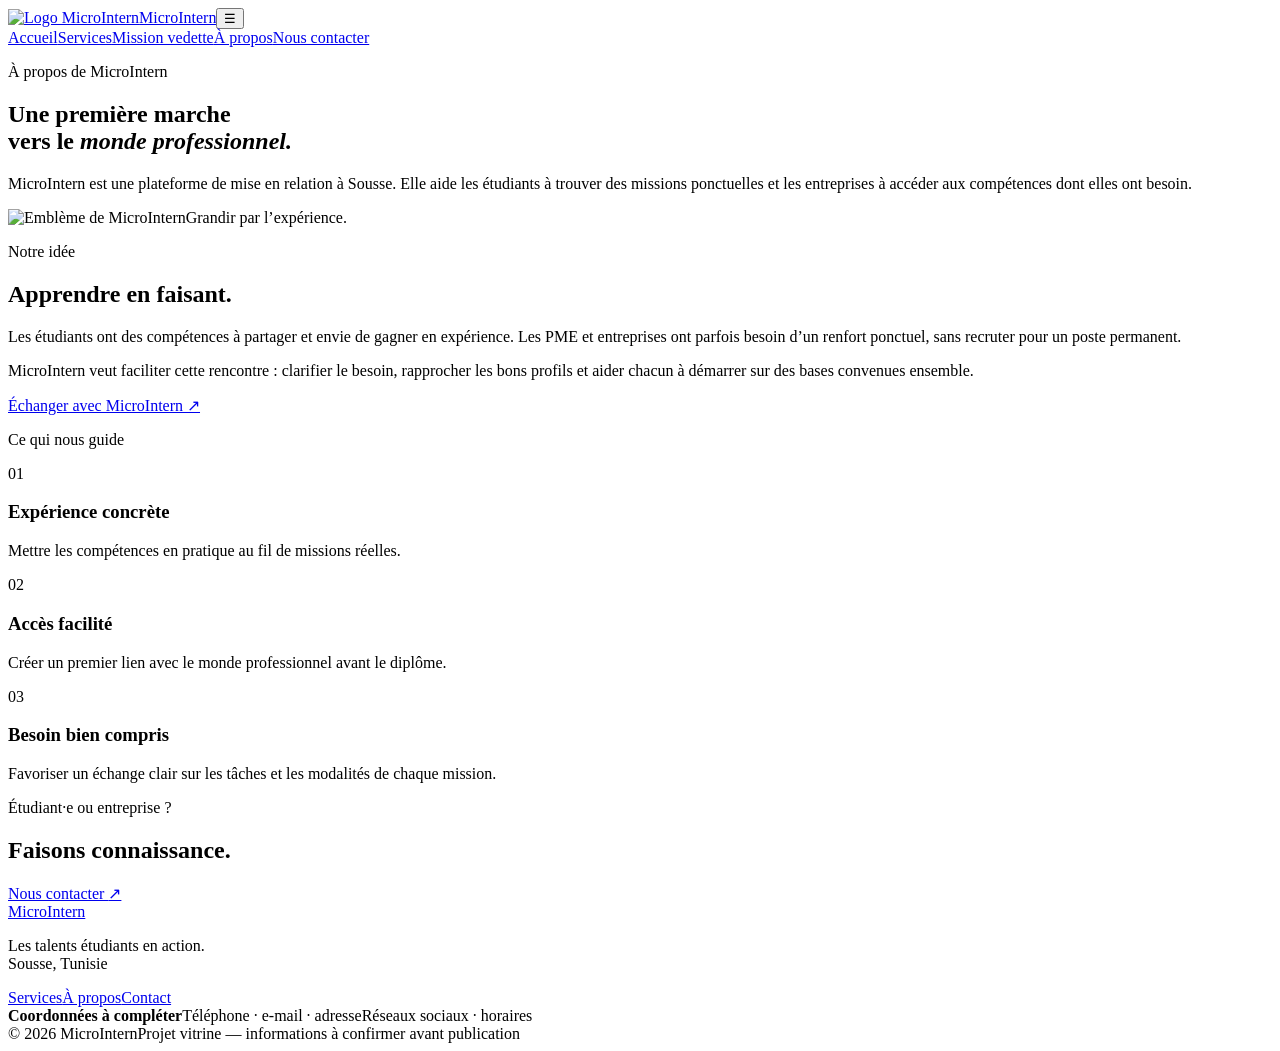
==== apropos.html @ 4d9db1ac "Add files via upload" ====
<!doctype html><html lang="fr"><head><meta charset="utf-8"><meta name="viewport" content="width=device-width,initial-scale=1"><meta name="description" content="Découvrez MicroIntern, une plateforme de mise en relation entre étudiants et entreprises à Sousse."><title>À propos — MicroIntern</title><link rel="icon" href="images/logo.jpg"><link rel="stylesheet" href="css/style.css"><script src="js/main.js" defer></script></head><body>
<header class="site-header"><a class="brand" href="index.html"><img src="images/logo.jpg" alt="Logo MicroIntern"><span>MicroIntern</span></a><button class="menu-toggle" aria-expanded="false" aria-controls="main-nav" aria-label="Ouvrir le menu">☰</button><nav id="main-nav" class="main-nav"><a href="index.html">Accueil</a><a href="services.html">Services</a><a href="mission.html">Mission vedette</a><a class="active" href="apropos.html">À propos</a><a class="nav-cta" href="contact.html">Nous contacter</a></nav></header>
<main><section class="page-hero wrap"><p class="eyebrow">À propos de MicroIntern</p><h1>Une première marche<br>vers le <em>monde professionnel.</em></h1><p class="lead">MicroIntern est une plateforme de mise en relation à Sousse. Elle aide les étudiants à trouver des missions ponctuelles et les entreprises à accéder aux compétences dont elles ont besoin.</p></section><section class="about-story wrap"><div class="about-emblem"><img src="images/logo.jpg" alt="Emblème de MicroIntern"><span>Grandir par l’expérience.</span></div><div><p class="eyebrow">Notre idée</p><h2>Apprendre en faisant.</h2><p>Les étudiants ont des compétences à partager et envie de gagner en expérience. Les PME et entreprises ont parfois besoin d’un renfort ponctuel, sans recruter pour un poste permanent.</p><p>MicroIntern veut faciliter cette rencontre : clarifier le besoin, rapprocher les bons profils et aider chacun à démarrer sur des bases convenues ensemble.</p><a class="text-link" href="contact.html">Échanger avec MicroIntern ↗</a></div></section><section class="values-section"><div class="wrap"><p class="eyebrow">Ce qui nous guide</p><div class="value-grid"><article><span>01</span><h3>Expérience concrète</h3><p>Mettre les compétences en pratique au fil de missions réelles.</p></article><article><span>02</span><h3>Accès facilité</h3><p>Créer un premier lien avec le monde professionnel avant le diplôme.</p></article><article><span>03</span><h3>Besoin bien compris</h3><p>Favoriser un échange clair sur les tâches et les modalités de chaque mission.</p></article></div></div></section><section class="section wrap cta-inline"><div><p class="eyebrow">Étudiant·e ou entreprise ?</p><h2>Faisons connaissance.</h2></div><a class="button" href="contact.html">Nous contacter <span>↗</span></a></section></main>
<footer class="site-footer"><div class="wrap footer-top"><a class="brand" href="index.html"><img src="images/logo.jpg" alt=""><span>MicroIntern</span></a><p>Les talents étudiants en action.<br><span>Sousse, Tunisie</span></p><div class="footer-links"><a href="services.html">Services</a><a href="apropos.html">À propos</a><a href="contact.html">Contact</a></div><div class="footer-contact"><strong>Coordonnées à compléter</strong><span>Téléphone · e-mail · adresse</span><span>Réseaux sociaux · horaires</span></div></div><div class="wrap footer-bottom"><span>© <span data-year>2026</span> MicroIntern</span><span>Projet vitrine — informations à confirmer avant publication</span></div></footer></body></html>
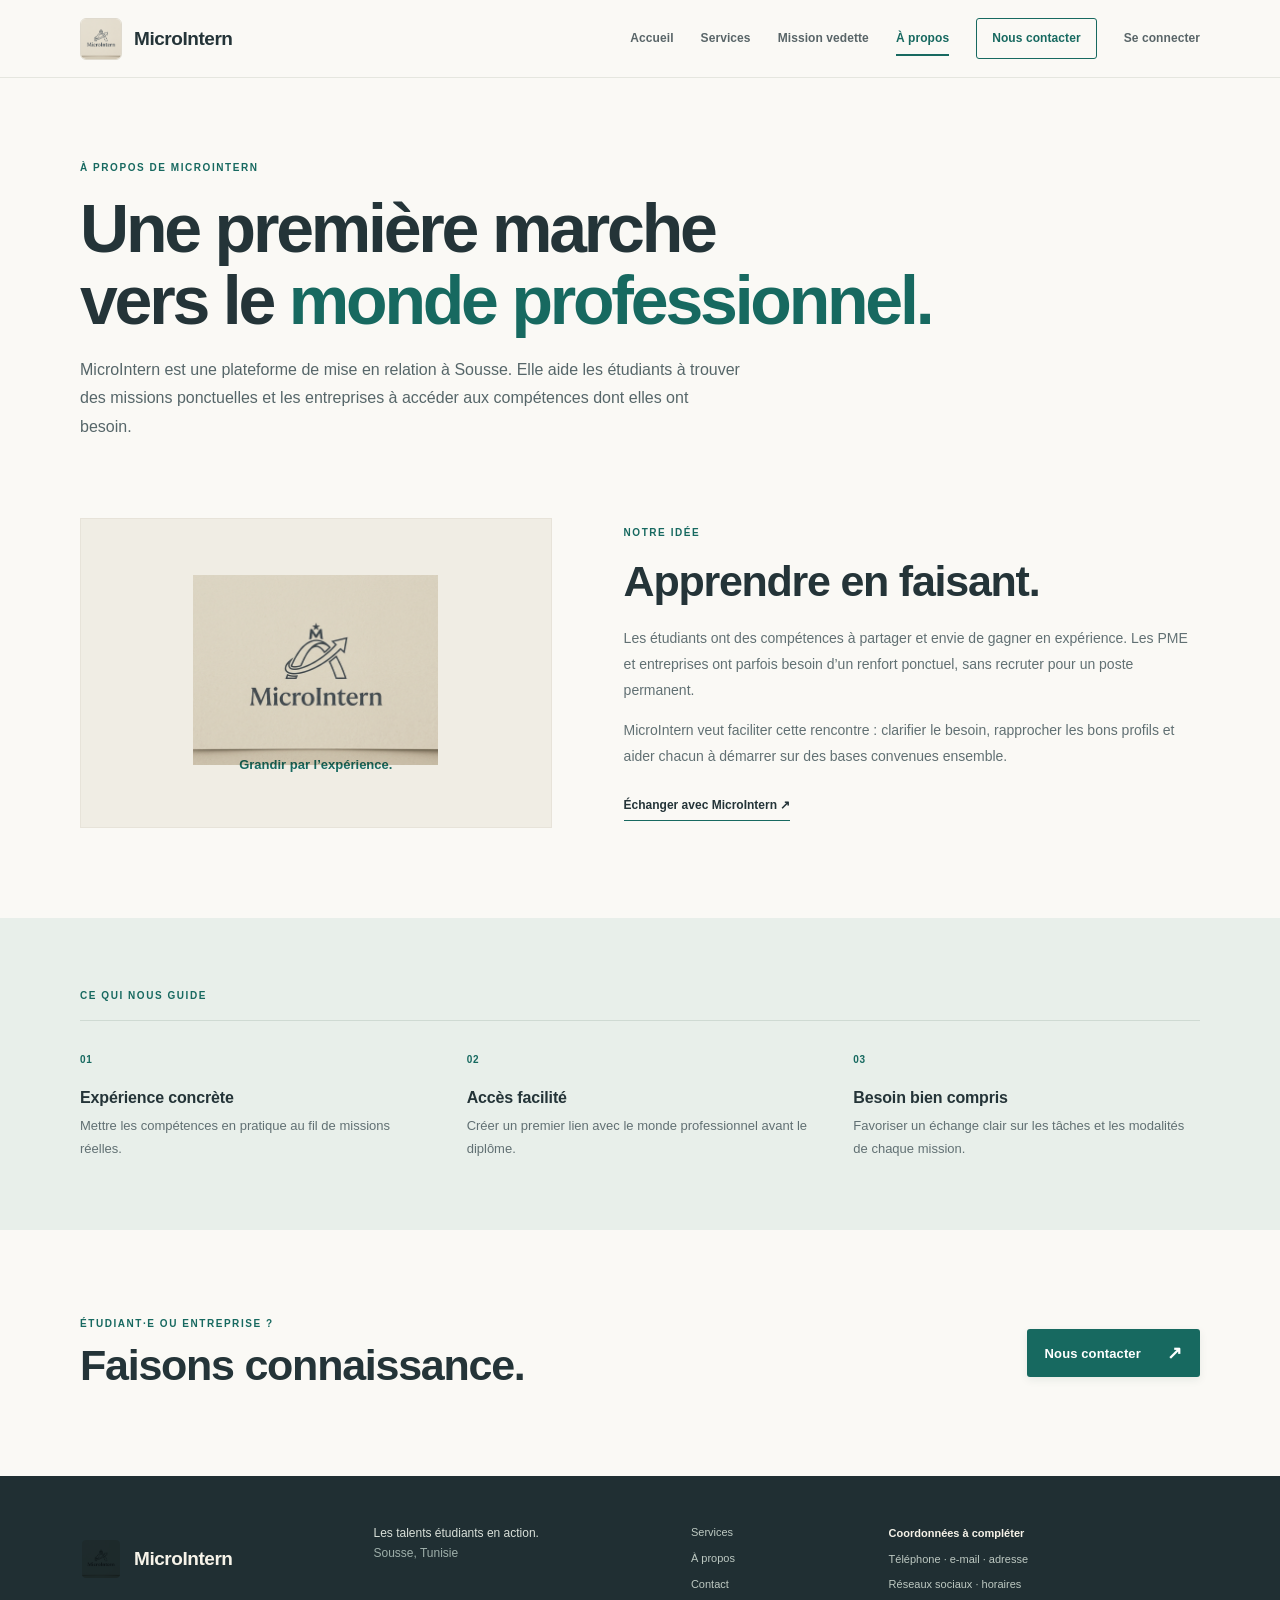
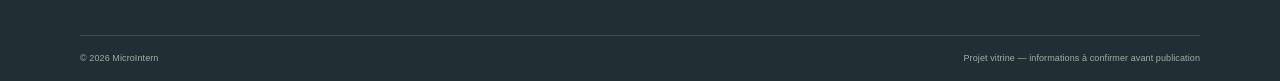
==== commit a222c938: "Add sign-in link to site navigation" ====
--- a/apropos.html
+++ b/apropos.html
@@ -1,4 +1,4 @@
 <!doctype html><html lang="fr"><head><meta charset="utf-8"><meta name="viewport" content="width=device-width,initial-scale=1"><meta name="description" content="Découvrez MicroIntern, une plateforme de mise en relation entre étudiants et entreprises à Sousse."><title>À propos — MicroIntern</title><link rel="icon" href="images/logo.jpg"><link rel="stylesheet" href="css/style.css"><script src="js/main.js" defer></script></head><body>
-<header class="site-header"><a class="brand" href="index.html"><img src="images/logo.jpg" alt="Logo MicroIntern"><span>MicroIntern</span></a><button class="menu-toggle" aria-expanded="false" aria-controls="main-nav" aria-label="Ouvrir le menu">☰</button><nav id="main-nav" class="main-nav"><a href="index.html">Accueil</a><a href="services.html">Services</a><a href="mission.html">Mission vedette</a><a class="active" href="apropos.html">À propos</a><a class="nav-cta" href="contact.html">Nous contacter</a></nav></header>
+<header class="site-header"><a class="brand" href="index.html"><img src="images/logo.jpg" alt="Logo MicroIntern"><span>MicroIntern</span></a><button class="menu-toggle" aria-expanded="false" aria-controls="main-nav" aria-label="Ouvrir le menu">☰</button><nav id="main-nav" class="main-nav"><a href="index.html">Accueil</a><a href="services.html">Services</a><a href="mission.html">Mission vedette</a><a class="active" href="apropos.html">À propos</a><a class="nav-cta" href="contact.html">Nous contacter</a><a class="nav-login" href="login.html">Se connecter</a></nav></header>
 <main><section class="page-hero wrap"><p class="eyebrow">À propos de MicroIntern</p><h1>Une première marche<br>vers le <em>monde professionnel.</em></h1><p class="lead">MicroIntern est une plateforme de mise en relation à Sousse. Elle aide les étudiants à trouver des missions ponctuelles et les entreprises à accéder aux compétences dont elles ont besoin.</p></section><section class="about-story wrap"><div class="about-emblem"><img src="images/logo.jpg" alt="Emblème de MicroIntern"><span>Grandir par l’expérience.</span></div><div><p class="eyebrow">Notre idée</p><h2>Apprendre en faisant.</h2><p>Les étudiants ont des compétences à partager et envie de gagner en expérience. Les PME et entreprises ont parfois besoin d’un renfort ponctuel, sans recruter pour un poste permanent.</p><p>MicroIntern veut faciliter cette rencontre : clarifier le besoin, rapprocher les bons profils et aider chacun à démarrer sur des bases convenues ensemble.</p><a class="text-link" href="contact.html">Échanger avec MicroIntern ↗</a></div></section><section class="values-section"><div class="wrap"><p class="eyebrow">Ce qui nous guide</p><div class="value-grid"><article><span>01</span><h3>Expérience concrète</h3><p>Mettre les compétences en pratique au fil de missions réelles.</p></article><article><span>02</span><h3>Accès facilité</h3><p>Créer un premier lien avec le monde professionnel avant le diplôme.</p></article><article><span>03</span><h3>Besoin bien compris</h3><p>Favoriser un échange clair sur les tâches et les modalités de chaque mission.</p></article></div></div></section><section class="section wrap cta-inline"><div><p class="eyebrow">Étudiant·e ou entreprise ?</p><h2>Faisons connaissance.</h2></div><a class="button" href="contact.html">Nous contacter <span>↗</span></a></section></main>
 <footer class="site-footer"><div class="wrap footer-top"><a class="brand" href="index.html"><img src="images/logo.jpg" alt=""><span>MicroIntern</span></a><p>Les talents étudiants en action.<br><span>Sousse, Tunisie</span></p><div class="footer-links"><a href="services.html">Services</a><a href="apropos.html">À propos</a><a href="contact.html">Contact</a></div><div class="footer-contact"><strong>Coordonnées à compléter</strong><span>Téléphone · e-mail · adresse</span><span>Réseaux sociaux · horaires</span></div></div><div class="wrap footer-bottom"><span>© <span data-year>2026</span> MicroIntern</span><span>Projet vitrine — informations à confirmer avant publication</span></div></footer></body></html>
--- a/css/style.css
+++ b/css/style.css
@@ -0,0 +1,130 @@
+:root{--cream:#f5f1e8;--paper:#fbfaf6;--ink:#27343a;--muted:#687476;--teal:#26766f;--teal-dark:#1b5b56;--mint:#dcebe4;--line:#d9ded8;--orange:#d88b5b;--sans:'DM Sans','Inter',Arial,sans-serif;--display:'Manrope','DM Sans',Arial,sans-serif}*{box-sizing:border-box}html{scroll-behavior:smooth}body{margin:0;background:var(--paper);color:var(--ink);font-family:var(--sans);line-height:1.65}a{color:inherit;text-decoration:none}img{max-width:100%;display:block}.wrap{width:min(1120px,calc(100% - 48px));margin-inline:auto}.site-header{height:82px;padding:0 max(24px,calc((100% - 1120px)/2));display:flex;align-items:center;justify-content:space-between;border-bottom:1px solid rgba(39,52,58,.1);background:rgba(251,250,246,.94);position:relative;z-index:5}.brand{display:inline-flex;align-items:center;gap:10px;font-family:var(--display);font-weight:800;font-size:20px;letter-spacing:-.7px}.brand img{width:43px;height:43px;object-fit:cover;object-position:center;border-radius:50%;mix-blend-mode:multiply}.main-nav{display:flex;align-items:center;gap:31px;font-size:13px;font-weight:600}.main-nav>a{color:#596568;transition:color .2s}.main-nav>a:hover,.main-nav>a.active{color:var(--teal)}.main-nav .nav-cta{border:1px solid var(--ink);border-radius:3px;padding:10px 16px;color:var(--ink)}.menu-toggle{display:none;background:none;border:0;color:var(--ink);font-size:25px;cursor:pointer}.hero{min-height:540px;display:grid;grid-template-columns:1fr .85fr;align-items:center;gap:50px;padding-top:62px;padding-bottom:74px}.eyebrow{margin:0 0 17px;color:var(--teal);font-size:11px;font-weight:700;letter-spacing:1.7px;text-transform:uppercase}.hero h1,.page-hero h1{font:800 clamp(44px,6vw,72px)/1.03 var(--display);letter-spacing:-4px;margin:0 0 25px}.hero h1 em,.page-hero h1 em,.contact-cta h2 em{color:var(--teal);font-style:normal}.lead{max-width:570px;color:#586669;font-size:17px;line-height:1.75;margin:0}.actions{display:flex;align-items:center;gap:27px;margin-top:31px}.button{display:inline-flex;align-items:center;justify-content:center;gap:26px;background:var(--teal);color:white;border:0;border-radius:3px;padding:14px 19px;font:700 13px var(--sans);cursor:pointer;transition:background .2s,transform .2s}.button:hover{background:var(--teal-dark);transform:translateY(-2px)}.button span{font-size:18px}.text-link{font-size:13px;font-weight:700;border-bottom:1px solid var(--teal);padding-bottom:4px}.hero-note{margin-top:46px;color:#697477;font-size:11px;display:flex;align-items:center;gap:9px}.dot{width:7px;height:7px;background:var(--orange);border-radius:50%}.hero-art{height:390px;position:relative;display:grid;place-items:center}.hero-art:before{content:'';position:absolute;width:300px;height:300px;border-radius:50%;background:#e9f0e8}.orbit-one,.orbit-two{position:absolute;width:340px;height:240px;border:1px solid rgba(38,118,111,.3);border-radius:50%;transform:rotate(-28deg)}.orbit-two{width:410px;height:282px;transform:rotate(42deg);border-color:rgba(39,52,58,.16)}.hero-card{width:245px;height:280px;position:relative;z-index:1;background:#f1eadc;border:8px solid white;box-shadow:0 15px 45px #26363920;display:flex;flex-direction:column;align-items:center;justify-content:center;transform:rotate(4deg);text-align:center;font:700 15px/1.5 var(--display)}.hero-card img{width:190px;height:160px;object-fit:cover;mix-blend-mode:multiply}.hero-card span{margin-top:5px}.art-tag{position:absolute;z-index:2;padding:9px 13px;border-radius:2px;background:white;box-shadow:0 6px 20px #26363914;color:var(--teal);font-size:11px;font-weight:700}.tag-top{top:55px;right:18px;transform:rotate(4deg)}.tag-bottom{bottom:47px;left:5px;transform:rotate(-5deg)}.sparkle{position:absolute;color:var(--orange);font-size:37px;right:45px;bottom:53px}.strip{background:var(--teal);color:white}.strip-inner{height:62px;display:flex;justify-content:space-around;align-items:center;font-size:12px;letter-spacing:.7px}.strip-inner b{color:#92c6b6;font-size:20px}.section{padding-top:94px;padding-bottom:94px}.section-heading{display:flex;align-items:end;justify-content:space-between;margin-bottom:34px}.section-heading h2,.audience-row h2,.about-story h2,.cta-inline h2{font:700 clamp(29px,4vw,43px)/1.15 var(--display);letter-spacing:-1.7px;margin:0}.section-heading .eyebrow{margin-bottom:10px}.two-cards{display:grid;grid-template-columns:1fr 1fr;gap:18px}.feature-card{position:relative;min-height:300px;padding:31px 34px;background:var(--cream)}.feature-card.business{background:#e8f0eb}.card-number{font-size:10px;font-weight:700;letter-spacing:1.1px;color:var(--muted)}.card-icon{position:absolute;right:30px;top:23px;font-size:32px;color:var(--teal)}.feature-card h3{max-width:370px;margin:39px 0 13px;font:700 23px/1.25 var(--display);letter-spacing:-.6px}.feature-card p{max-width:400px;margin:0;color:var(--muted);font-size:14px}.feature-card>a{display:inline-flex;gap:20px;margin-top:25px;color:var(--teal);font-weight:700;font-size:12px}.mission-band{background:#26363a;color:white;overflow:hidden}.mission-inner{min-height:400px;display:grid;grid-template-columns:1fr 1fr;align-items:center;gap:50px;padding-block:65px}.mission-inner .eyebrow{color:#9dcab9}.mission-inner h2{font:700 clamp(32px,4vw,47px)/1.1 var(--display);letter-spacing:-1.8px;margin:0 0 16px}.mission-inner p:not(.eyebrow){max-width:440px;color:#c5d0ca;font-size:14px;margin-bottom:25px}.button-light{background:#f1eadc;color:var(--ink)}.button-light:hover{background:white}.mission-visual{height:270px;display:grid;place-items:center;position:relative}.mini-window{width:300px;background:#f8f5ec;padding:12px;border-radius:4px;box-shadow:0 20px 50px #1119;transform:rotate(-5deg)}.window-dots{font-size:8px;letter-spacing:2px;color:var(--orange)}.window-content{margin-top:12px;padding:21px;background:#e0ece5;position:relative}.window-square{width:52px;height:52px;background:var(--teal);display:grid;place-items:center;color:#fff;font-size:24px}.window-line{height:8px;width:65%;background:#b8c9c0;margin-top:10px}.window-line.long{width:90%;margin-top:17px}.window-line.short{width:43%}.window-badge{position:absolute;right:14px;top:18px;background:#fff;padding:7px 11px;font-size:9px;color:var(--teal);font-weight:700}.mission-star{position:absolute;right:35px;top:20px;font-size:50px;color:#d88b5b}.steps{padding-bottom:105px}.steps .muted{max-width:280px;color:var(--muted);font-size:13px}.step-grid{display:grid;grid-template-columns:repeat(3,1fr);gap:40px;border-top:1px solid var(--line);padding-top:25px}.step-grid article>span,.value-grid article>span{color:var(--teal);font:700 12px var(--sans)}.step-grid h3,.value-grid h3{font:700 17px var(--display);margin:20px 0 8px}.step-grid p,.value-grid p{margin:0;color:var(--muted);font-size:13px}.contact-cta{background:var(--cream)}.cta-inner{min-height:255px;display:flex;justify-content:space-between;align-items:center}.contact-cta h2{font:700 clamp(27px,3.6vw,40px)/1.2 var(--display);letter-spacing:-1px;margin:0}.site-footer{background:#243337;color:#f6f3e9;padding-top:45px}.footer-top{display:grid;grid-template-columns:1.1fr 1.2fr .7fr 1.3fr;gap:30px;padding-bottom:38px}.footer-top .brand img{border:2px solid #fff}.footer-top>p{margin:0;color:#d9e0d9;font-size:12px}.footer-top>p span{color:#9eafaa}.footer-links,.footer-contact{display:flex;flex-direction:column;gap:8px;font-size:11px;color:#bdc9c2}.footer-links a:hover{color:#fff}.footer-contact strong{font-size:11px;color:#f6f3e9}.footer-bottom{border-top:1px solid #ffffff25;padding-block:15px;display:flex;justify-content:space-between;color:#9eafaa;font-size:10px}.page-hero{padding-top:90px;padding-bottom:70px}.page-hero h1{font-size:clamp(42px,5.6vw,64px)}.page-hero .lead{max-width:660px}.services-grid{display:grid;grid-template-columns:repeat(3,1fr);gap:15px}.service-card{min-height:280px;background:var(--cream);padding:24px;position:relative}.service-index{font-size:10px;color:var(--muted);font-weight:700;letter-spacing:1px}.service-icon{position:absolute;right:22px;top:18px;font-size:25px;color:var(--teal)}.service-card h2{font:700 18px/1.3 var(--display);margin:31px 0 11px}.service-card p{font-size:13px;color:var(--muted);margin:0 0 20px}.price-label{display:inline-block;border-top:1px solid #d3d8d2;padding-top:10px;color:var(--teal-dark);font-size:11px;font-weight:700}.service-callout{background:var(--teal);color:#fff}.service-callout .eyebrow{color:#b9dacf;margin-top:4px}.service-callout h2{margin-top:20px}.service-callout p{color:#d4e1db}.service-callout .text-link{color:#fff;border-color:#a7d1c2}.audience-row{display:grid;grid-template-columns:1fr 1fr;align-items:center;gap:35px;padding:37px 0;border-top:1px solid var(--line)}.audience-row .eyebrow{margin:0 0 8px}.audience-row h2{font-size:24px}.audience-row>p{font-size:13px;color:var(--muted)}.audience-row>p a{color:var(--teal);font-weight:700}.audience-row.alt{background:var(--cream);padding-inline:30px;margin-bottom:30px}.mission-detail{display:grid;grid-template-columns:1.5fr .75fr;gap:50px;padding-top:20px}.mission-pills{display:flex;flex-wrap:wrap;gap:8px}.mission-pills span{border-radius:20px;background:var(--mint);color:var(--teal-dark);font-size:10px;font-weight:700;padding:6px 11px}.mission-main h2{font:700 29px var(--display);margin:24px 0 12px}.mission-main h3{font:700 16px var(--display);margin:30px 0 10px}.mission-main p,.check-list{font-size:14px;color:var(--muted)}.check-list{padding-left:20px}.check-list li{padding:5px 0}.notice{margin-top:28px;padding:20px;background:#f5eee3;border-left:3px solid var(--orange)}.notice strong{font:700 13px var(--display)}.notice p{font-size:12px;margin-bottom:0}.mission-aside{background:var(--cream);padding:24px;height:max-content}.mission-aside .eyebrow{margin-bottom:20px}.detail-line{display:flex;flex-direction:column;border-bottom:1px solid var(--line);padding:11px 0}.detail-line span{font-size:10px;color:var(--muted)}.detail-line strong{font-size:13px}.full-button{width:100%;margin-top:22px;gap:8px}.mission-aside small{display:block;color:var(--muted);font-size:10px;line-height:1.5;margin-top:12px}.about-story{display:grid;grid-template-columns:.9fr 1.1fr;gap:80px;align-items:center;padding-top:20px;padding-bottom:90px}.about-emblem{height:310px;background:var(--cream);display:flex;flex-direction:column;align-items:center;justify-content:center;font:700 13px var(--display);color:var(--teal)}.about-emblem img{width:245px;height:190px;object-fit:cover;mix-blend-mode:multiply}.about-emblem span{margin-top:-8px}.about-story h2{margin-bottom:20px}.about-story p:not(.eyebrow){font-size:14px;color:var(--muted)}.about-story .text-link{display:inline-block;margin-top:12px}.values-section{background:#e9f0e9;padding:70px 0}.value-grid{display:grid;grid-template-columns:repeat(3,1fr);gap:40px;border-top:1px solid #c8d6cd;padding-top:24px}.value-grid h3{margin-top:18px}.cta-inline{display:flex;align-items:center;justify-content:space-between}.cta-inline .eyebrow{margin-bottom:8px}.contact-hero{display:flex;align-items:center;justify-content:space-between}.contact-stamp{width:135px;height:135px;flex:none;border-radius:50%;background:var(--mint);display:grid;place-content:center;text-align:center;font:700 19px/1.15 var(--display);transform:rotate(9deg)}.contact-stamp span{color:var(--orange);font-size:19px}.contact-layout{display:grid;grid-template-columns:1.1fr .8fr;gap:80px;padding-top:20px}.contact-form{display:grid;gap:18px}.form-row{display:flex;flex-direction:column;gap:7px}.form-row label{font-size:12px;font-weight:700}.form-row input,.form-row select,.form-row textarea{width:100%;border:1px solid var(--line);border-radius:2px;background:#fffefa;padding:12px 13px;font:13px var(--sans);color:var(--ink)}.form-row textarea{resize:vertical}.form-row input:focus,.form-row select:focus,.form-row textarea:focus{outline:2px solid #97c8bb;border-color:var(--teal)}.contact-form .button{justify-self:start}.form-note{font-size:10px;color:var(--muted);margin:0}.form-status{display:none;margin:0;padding:13px;background:#e1efe7;color:var(--teal-dark);font-size:13px}.form-status.is-visible{display:block}.contact-info{position:relative;overflow:hidden;padding:30px;background:var(--cream);min-height:400px}.contact-info h2{font:700 28px/1.15 var(--display);margin:0 0 13px}.contact-info>p:not(.eyebrow){font-size:13px;color:var(--muted)}.info-placeholder{display:flex;flex-direction:column;gap:8px;margin-top:25px;font-size:11px;color:var(--muted)}.info-placeholder strong{color:var(--ink);font-size:12px}.contact-mark{position:absolute;bottom:-50px;right:-20px;font:800 90px var(--display);color:#dfe7dd}.contact-mark span{font-size:33px;color:var(--orange);vertical-align:top}
+@media(max-width:800px){.site-header{height:72px}.menu-toggle{display:block}.main-nav{display:none;position:absolute;top:71px;left:0;right:0;padding:14px 24px 24px;background:var(--paper);border-bottom:1px solid var(--line);flex-direction:column;align-items:stretch;gap:0}.main-nav.is-open{display:flex}.main-nav>a{padding:12px 0}.main-nav .nav-cta{text-align:center;margin-top:8px}.hero{grid-template-columns:1fr;gap:20px;padding-top:64px}.hero-art{height:330px}.hero h1,.page-hero h1{letter-spacing:-2.5px}.two-cards{grid-template-columns:1fr}.feature-card{min-height:270px}.mission-inner{grid-template-columns:1fr;gap:0}.mission-visual{height:240px}.section-heading{align-items:start;gap:20px;flex-direction:column}.services-grid{grid-template-columns:repeat(2,1fr)}.mission-detail{grid-template-columns:1fr;gap:25px}.mission-aside{max-width:none}.about-story{grid-template-columns:1fr;gap:35px}.about-emblem{height:260px}.contact-layout{grid-template-columns:1fr;gap:35px}.footer-top{grid-template-columns:1fr 1fr}.contact-hero{gap:25px}.contact-stamp{width:105px;height:105px;font-size:16px}}
+@media(max-width:520px){.wrap{width:calc(100% - 36px)}.site-header{padding-inline:18px}.hero{padding-top:48px;padding-bottom:45px}.hero h1,.page-hero h1{font-size:43px}.lead{font-size:15px}.actions{align-items:flex-start;flex-direction:column;gap:18px}.hero-note{margin-top:30px}.hero-art{height:280px}.hero-card{width:205px;height:235px}.hero-card img{width:165px;height:135px}.hero-art:before{width:230px;height:230px}.orbit-one{width:270px}.orbit-two{width:310px}.tag-top{right:0;top:24px}.tag-bottom{left:0;bottom:20px}.strip-inner{height:auto;min-height:55px;gap:10px;font-size:9px}.section{padding-top:65px;padding-bottom:65px}.section-heading h2,.audience-row h2,.about-story h2{font-size:29px}.feature-card{padding:25px}.feature-card h3{margin-top:32px;font-size:21px}.mission-inner{padding-block:55px}.mission-inner h2{font-size:34px}.mission-visual{transform:scale(.9)}.step-grid{grid-template-columns:1fr;gap:24px}.step-grid article{display:grid;grid-template-columns:32px 1fr;column-gap:10px}.step-grid article>span{grid-row:span 2}.step-grid h3{margin:0 0 5px}.cta-inner{min-height:245px;align-items:flex-start;justify-content:center;flex-direction:column;gap:23px}.footer-top{grid-template-columns:1fr 1fr;gap:24px 15px}.footer-bottom{gap:10px;flex-direction:column}.page-hero{padding-top:62px;padding-bottom:40px}.services-grid{grid-template-columns:1fr}.service-card{min-height:240px}.audience-row{grid-template-columns:1fr;gap:8px;padding-block:24px}.audience-row.alt{padding-inline:18px}.mission-detail{padding-top:5px}.mission-main h2{font-size:25px}.value-grid{grid-template-columns:1fr;gap:23px}.values-section{padding-block:55px}.cta-inline{align-items:flex-start;flex-direction:column;gap:20px}.contact-hero{align-items:flex-start}.contact-stamp{width:82px;height:82px;font-size:13px}.contact-layout{padding-top:10px}.contact-info{padding:24px;min-height:380px}}
+
+/* Formulaire d’avis avec étoiles interactives et adaptation aux écrans mobiles. */
+.review-section{padding-top:0;padding-bottom:90px}.review-card{display:grid;grid-template-columns:.8fr 1.2fr;gap:55px;padding:40px;background:#e9f0e9}.review-intro h2{font:700 30px/1.2 var(--display);letter-spacing:-1px;margin:0 0 13px}.review-intro>p:last-child{font-size:13px;color:var(--muted)}.review-form{display:grid;gap:15px}.rating-field{padding:0;margin:0;border:0}.rating-field legend{font-size:12px;font-weight:700;margin-bottom:8px}.rating-field legend span{font-weight:400;color:var(--muted)}.star-rating{display:flex;flex-direction:row-reverse;justify-content:flex-end;gap:3px;width:max-content}.star-rating input{position:absolute;opacity:0;width:1px;height:1px}.star-rating label{font-size:32px;line-height:1;color:#bdc8c1;cursor:pointer;transition:color .15s,transform .15s}.star-rating label:hover,.star-rating label:hover~label,.star-rating label.is-selected,.star-rating input:focus-visible+label{color:#d88b37}.star-rating label:hover{transform:scale(1.12)}.star-rating input:focus-visible+label{outline:2px solid var(--teal);outline-offset:3px;border-radius:3px}.sr-only{position:absolute;width:1px;height:1px;padding:0;margin:-1px;overflow:hidden;clip:rect(0,0,0,0);white-space:nowrap;border:0}
+@media(max-width:800px){.review-card{grid-template-columns:1fr;gap:20px}}
+@media(max-width:520px){.review-section{padding-bottom:60px}.review-card{padding:24px 20px}.review-intro h2{font-size:27px}}
+
+/* Professional finish: refined contrast, rhythm, component consistency, and focus states. */
+:root{
+  --cream:#f1eee5;
+  --paper:#faf9f5;
+  --ink:#243438;
+  --muted:#617073;
+  --teal:#176960;
+  --teal-dark:#10534d;
+  --mint:#e2ede7;
+  --line:#d9ded8;
+  --orange:#c8834f;
+  --sans:'Inter','DM Sans','Segoe UI',Arial,sans-serif;
+  --display:'Manrope','Inter','Segoe UI',Arial,sans-serif;
+}
+body{color:var(--ink);background:var(--paper);-webkit-font-smoothing:antialiased}
+::selection{background:#cde1d7;color:var(--ink)}
+a:focus-visible,button:focus-visible,input:focus-visible,select:focus-visible,textarea:focus-visible{outline:3px solid #81b9ac;outline-offset:3px}
+.site-header{height:78px;background:rgba(250,249,245,.97);border-bottom-color:#e5e6df}
+.brand{font-size:19px;letter-spacing:-.45px;gap:12px}
+.brand img{width:42px;height:42px;object-fit:cover;object-position:center;border-radius:6px;border:1px solid #e4e0d7;background:#f1eee5;mix-blend-mode:multiply}
+.main-nav{gap:27px;font-size:12px;letter-spacing:.08px}
+.main-nav>a{transition:color .18s ease}
+.main-nav>a.active:not(.nav-cta){position:relative}
+.main-nav>a.active:not(.nav-cta):after{content:'';height:2px;background:var(--teal);position:absolute;left:0;right:0;bottom:-8px}
+.main-nav .nav-cta{border-color:var(--teal);color:var(--teal);padding:10px 15px;transition:background .18s,color .18s}
+.main-nav .nav-cta:hover,.main-nav .nav-cta.active{background:var(--teal);color:white}
+.hero{min-height:570px;padding-top:76px;padding-bottom:82px;gap:45px}
+.eyebrow{font-size:10px;letter-spacing:1.55px;margin-bottom:15px}
+.hero h1,.page-hero h1{font-size:clamp(46px,5.6vw,68px);letter-spacing:-3.2px;line-height:1.06}
+.lead{font-size:16px;line-height:1.8;color:#566669}
+.button{min-height:48px;padding:13px 18px;border-radius:3px;letter-spacing:.12px;box-shadow:0 3px 8px #173a3514}
+.button:hover{box-shadow:0 7px 16px #173a3520}
+.text-link{font-size:12px;border-bottom-width:1px}
+.hero-note{font-size:11px;letter-spacing:.05px}
+.hero-art:before{background:#e8efe9}
+.orbit-one,.orbit-two{border-color:rgba(23,105,96,.22)}
+.hero-card{border:7px solid #fffefa;box-shadow:0 20px 55px #2636391c;transform:rotate(2deg);font-size:14px}
+.art-tag{border:1px solid #e9ece6;box-shadow:0 8px 22px #26363912;font-size:10px;letter-spacing:.1px}
+.strip-inner{height:58px;text-transform:uppercase;font-size:10px;font-weight:600;letter-spacing:1.25px}
+.section{padding-top:86px;padding-bottom:86px}
+.section-heading{margin-bottom:30px}
+.section-heading h2,.audience-row h2,.about-story h2,.cta-inline h2{letter-spacing:-1.25px}
+.feature-card{min-height:290px;padding:29px 31px;border:1px solid #e6e4da;transition:transform .2s ease,box-shadow .2s ease}
+.feature-card:hover,.service-card:hover{transform:translateY(-3px);box-shadow:0 12px 28px #253a3510}
+.feature-card.student{background:#f2efe7}
+.feature-card.business{background:#e8f0eb}
+.feature-card h3{font-size:22px;letter-spacing:-.45px;line-height:1.34}
+.feature-card p,.service-card p{line-height:1.75}
+.feature-card>a{font-size:11px;letter-spacing:.15px}
+.mission-band{background:#203236}
+.mission-inner{min-height:390px}
+.mission-inner h2{letter-spacing:-1.3px}
+.mini-window{box-shadow:0 22px 60px #1118;border:1px solid #fff9}
+.mission-star{color:#d99b69}
+.steps .section-heading .muted{line-height:1.7}
+.step-grid{gap:32px}
+.step-grid article>span,.value-grid article>span{font-size:10px;letter-spacing:.7px}
+.step-grid h3,.value-grid h3{font-size:16px;letter-spacing:-.15px}
+.step-grid p,.value-grid p{line-height:1.75}
+.contact-cta{background:#f1eee5}
+.site-footer{background:#202f33;padding-top:48px}
+.footer-top{padding-bottom:41px}
+.footer-links a,.footer-contact span{line-height:1.6}
+.footer-bottom{font-size:9px;letter-spacing:.1px}
+.page-hero{padding-top:82px;padding-bottom:56px}
+.page-hero h1{margin-bottom:20px}
+.services-grid{gap:14px}
+.service-card{min-height:275px;padding:23px 24px;border:1px solid #e5e4dc;background:#f4f1e9;transition:transform .2s ease,box-shadow .2s ease}
+.service-card h2{font-size:17px;letter-spacing:-.2px;line-height:1.4}
+.service-icon{color:#267a70}
+.price-label{font-size:10px;letter-spacing:.1px}
+.service-callout{background:var(--teal);border-color:var(--teal)}
+.service-callout .text-link{font-size:11px}
+.audience-row{padding-block:34px}
+.audience-row.alt{border:1px solid #e7e4d9;margin-bottom:38px}
+.mission-detail{gap:55px}
+.mission-main h2{font-size:28px;letter-spacing:-.7px}
+.mission-main p,.check-list{line-height:1.8}
+.mission-aside{border:1px solid #e5e2d8}
+.notice{background:#f2ede3}
+.about-story{gap:72px}
+.about-emblem{background:#f0ede4;border:1px solid #e7e3d9}
+.about-story p:not(.eyebrow){line-height:1.85}
+.values-section{background:#e8efea}
+.value-grid{border-top-color:#cfdad3}
+.contact-stamp{font-size:18px;border:1px solid #c9dcd2}
+.contact-layout{gap:68px}
+.contact-form{gap:17px}
+.form-row label,.rating-field legend{font-size:11px;letter-spacing:.1px}
+.form-row input,.form-row select,.form-row textarea{border-color:#d7ddd7;background:#fffefa;border-radius:3px;padding:13px 14px;transition:border-color .15s,box-shadow .15s}
+.form-row input:focus,.form-row select:focus,.form-row textarea:focus{outline:0;border-color:#459084;box-shadow:0 0 0 3px #26766f1a}
+.form-note{line-height:1.65}
+.contact-info{background:#f1eee5;border:1px solid #e5e1d7}
+.info-placeholder{line-height:1.65}
+.review-card{background:#e9f0eb;border:1px solid #dbe5de;padding:39px}
+.review-intro h2{font-size:29px;letter-spacing:-.8px}
+.star-rating label{font-size:34px}
+.form-status{border-left:3px solid var(--teal);border-radius:2px;line-height:1.6}
+@media(max-width:800px){
+  .site-header{height:72px}
+  .main-nav{top:71px;box-shadow:0 14px 25px #20323614}
+  .main-nav>a.active:not(.nav-cta):after{display:none}
+  .hero{min-height:0;padding-top:60px;padding-bottom:56px}
+  .page-hero{padding-top:65px;padding-bottom:45px}
+  .about-story{gap:35px}
+  .contact-layout{gap:35px}
+}
+@media(max-width:520px){
+  .hero h1,.page-hero h1{font-size:43px;letter-spacing:-2px}
+  .hero{padding-top:48px}
+  .section{padding-top:62px;padding-bottom:62px}
+  .feature-card{min-height:265px;padding:24px}
+  .service-card{min-height:235px;padding:22px}
+  .footer-top{row-gap:23px}
+  .contact-stamp{font-size:12px}
+  .review-section{padding-top:0;padding-bottom:56px}
+  .review-card{padding:23px 20px}
+}
+@media(prefers-reduced-motion:reduce){
+  *,*::before,*::after{scroll-behavior:auto!important;transition:none!important;animation:none!important}
+}
